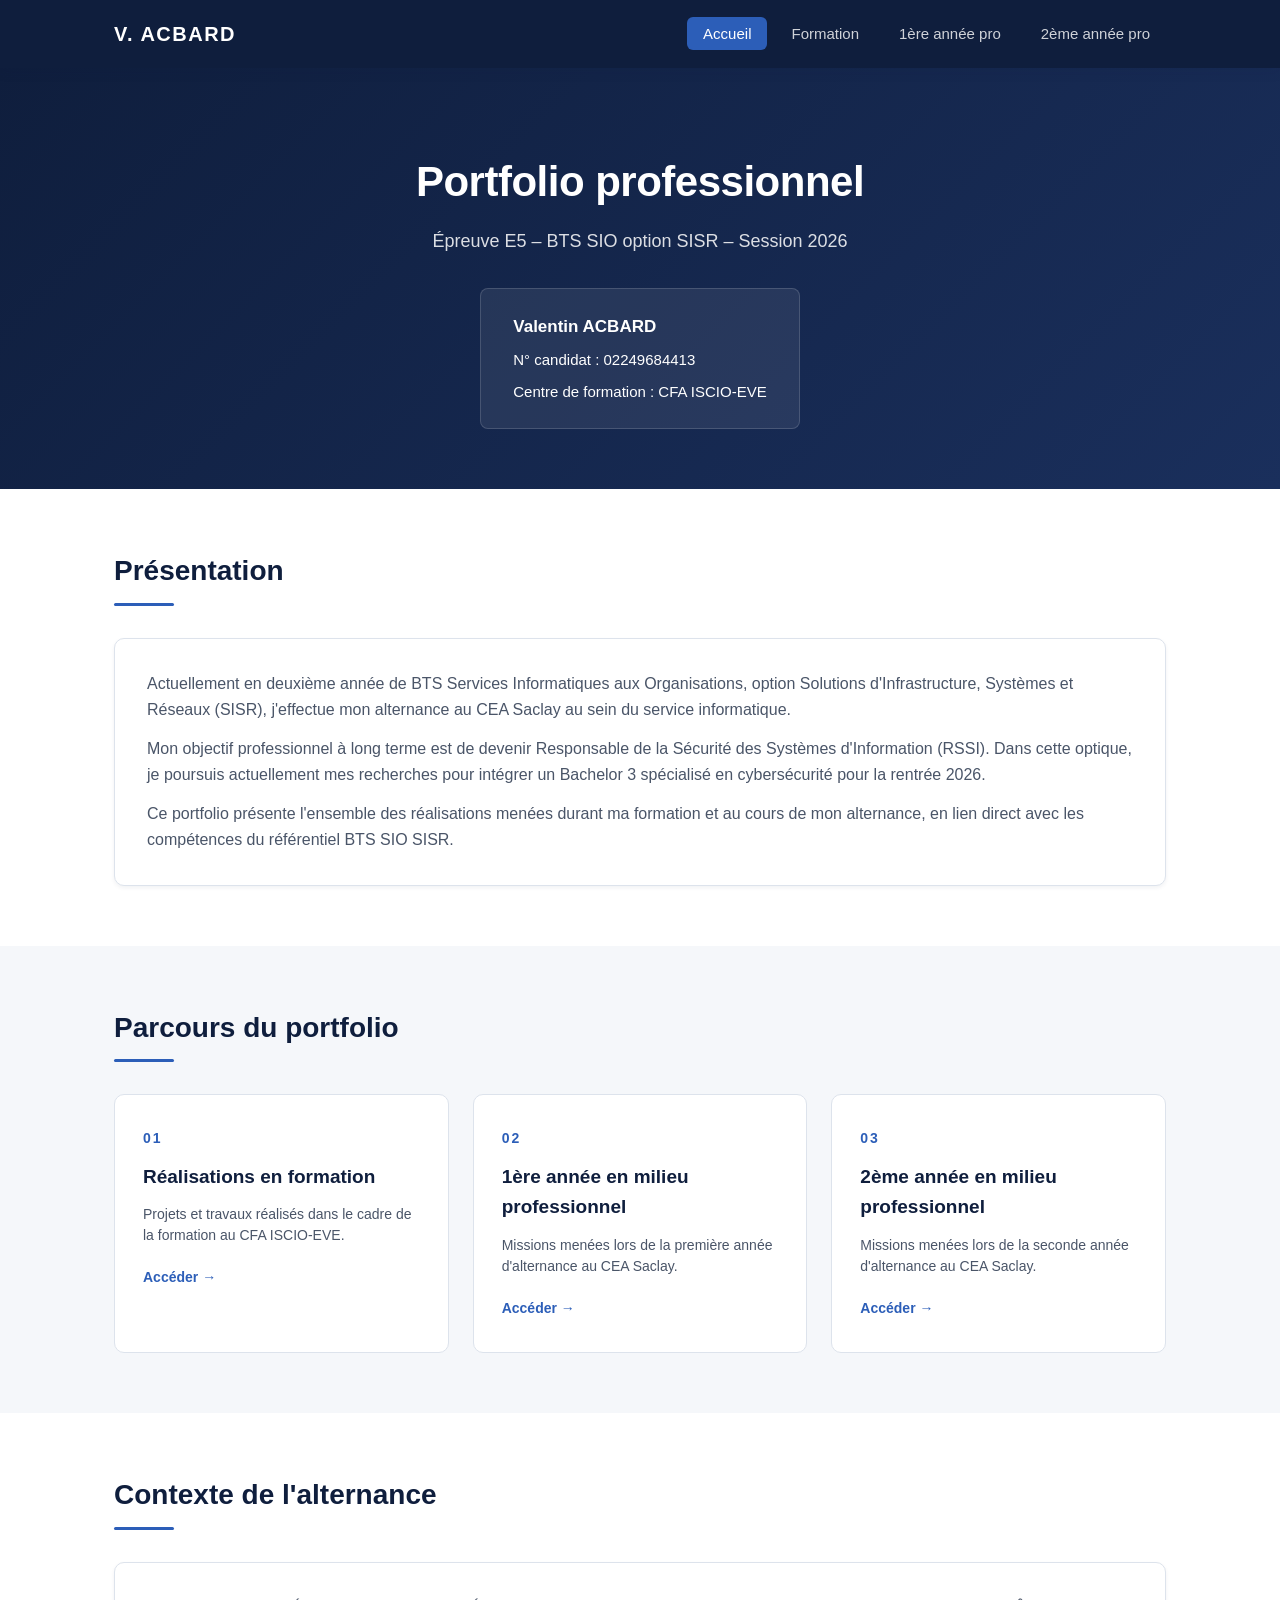
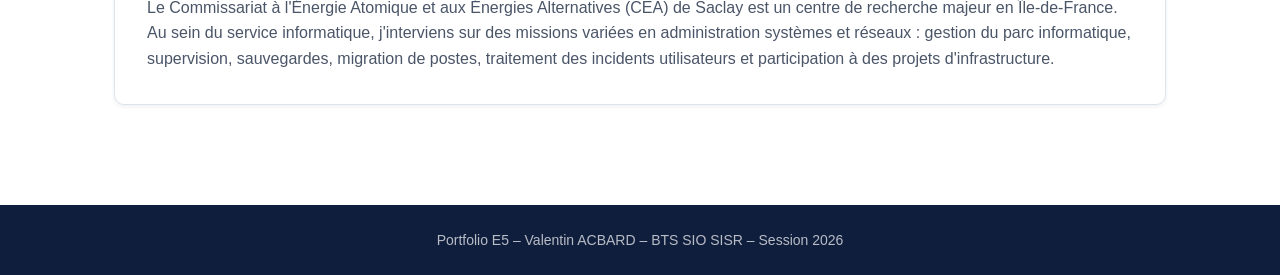
==== index.html @ f9071d7c "Add files via upload Portfolio E5 initial" ====
<!DOCTYPE html>
<html lang="fr">
<head>
    <meta charset="UTF-8">
    <meta name="viewport" content="width=device-width, initial-scale=1.0">
    <title>Portfolio E5 – Valentin ACBARD</title>
    <link rel="stylesheet" href="css/style.css">
</head>
<body>
    <header class="navbar">
        <div class="container nav-container">
            <a href="index.html" class="logo">V. ACBARD</a>
            <nav>
                <ul class="nav-links">
                    <li><a href="index.html" class="active">Accueil</a></li>
                    <li><a href="formation.html">Formation</a></li>
                    <li><a href="pro-annee1.html">1ère année pro</a></li>
                    <li><a href="pro-annee2.html">2ème année pro</a></li>
                </ul>
            </nav>
        </div>
    </header>

    <main>
        <section class="hero">
            <div class="container">
                <h1>Portfolio professionnel</h1>
                <p class="subtitle">Épreuve E5 – BTS SIO option SISR – Session 2026</p>
                <div class="hero-info">
                    <div><strong>Valentin ACBARD</strong></div>
                    <div>N° candidat : 02249684413</div>
                    <div>Centre de formation : CFA ISCIO-EVE</div>
                </div>
            </div>
        </section>

        <section class="section">
            <div class="container">
                <h2>Présentation</h2>
                <div class="card">
                    <p>
                        Actuellement en deuxième année de BTS Services Informatiques aux Organisations,
                        option Solutions d'Infrastructure, Systèmes et Réseaux (SISR), j'effectue mon
                        alternance au CEA Saclay au sein du service informatique.
                    </p>
                    <p>
                        Mon objectif professionnel à long terme est de devenir Responsable de la Sécurité
                        des Systèmes d'Information (RSSI). Dans cette optique, je poursuis actuellement
                        mes recherches pour intégrer un Bachelor 3 spécialisé en cybersécurité pour la
                        rentrée 2026.
                    </p>
                    <p>
                        Ce portfolio présente l'ensemble des réalisations menées durant ma formation et
                        au cours de mon alternance, en lien direct avec les compétences du référentiel
                        BTS SIO SISR.
                    </p>
                </div>
            </div>
        </section>

        <section class="section section-alt">
            <div class="container">
                <h2>Parcours du portfolio</h2>
                <div class="nav-cards">
                    <a href="formation.html" class="nav-card">
                        <div class="nav-card-number">01</div>
                        <h3>Réalisations en formation</h3>
                        <p>Projets et travaux réalisés dans le cadre de la formation au CFA ISCIO-EVE.</p>
                        <span class="nav-card-link">Accéder &rarr;</span>
                    </a>
                    <a href="pro-annee1.html" class="nav-card">
                        <div class="nav-card-number">02</div>
                        <h3>1ère année en milieu professionnel</h3>
                        <p>Missions menées lors de la première année d'alternance au CEA Saclay.</p>
                        <span class="nav-card-link">Accéder &rarr;</span>
                    </a>
                    <a href="pro-annee2.html" class="nav-card">
                        <div class="nav-card-number">03</div>
                        <h3>2ème année en milieu professionnel</h3>
                        <p>Missions menées lors de la seconde année d'alternance au CEA Saclay.</p>
                        <span class="nav-card-link">Accéder &rarr;</span>
                    </a>
                </div>
            </div>
        </section>

        <section class="section">
            <div class="container">
                <h2>Contexte de l'alternance</h2>
                <div class="card">
                    <p>
                        Le Commissariat à l'Énergie Atomique et aux Énergies Alternatives (CEA) de Saclay
                        est un centre de recherche majeur en Île-de-France. Au sein du service informatique,
                        j'interviens sur des missions variées en administration systèmes et réseaux :
                        gestion du parc informatique, supervision, sauvegardes, migration de postes,
                        traitement des incidents utilisateurs et participation à des projets d'infrastructure.
                    </p>
                </div>
            </div>
        </section>
    </main>

    <footer>
        <div class="container">
            <p>Portfolio E5 – Valentin ACBARD – BTS SIO SISR – Session 2026</p>
        </div>
    </footer>
</body>
</html>
---- css/style.css ----
/* ========================================
   Portfolio E5 - Valentin ACBARD
   Style : Sobre & Pro (Bleu nuit / Blanc)
   ======================================== */

* {
    margin: 0;
    padding: 0;
    box-sizing: border-box;
}

:root {
    --bleu-nuit: #0f1e3d;
    --bleu-nuit-clair: #1a2f5c;
    --bleu-accent: #2c5eb8;
    --bleu-hover: #3b74d9;
    --blanc: #ffffff;
    --gris-fond: #f5f7fa;
    --gris-bord: #dde3ec;
    --gris-texte: #4a5568;
    --gris-clair: #6b7280;
    --shadow-sm: 0 2px 4px rgba(15, 30, 61, 0.06);
    --shadow-md: 0 4px 12px rgba(15, 30, 61, 0.08);
    --shadow-lg: 0 8px 24px rgba(15, 30, 61, 0.12);
}

body {
    font-family: 'Segoe UI', Tahoma, Geneva, Verdana, sans-serif;
    line-height: 1.6;
    color: #2d3748;
    background: var(--blanc);
}

.container {
    max-width: 1100px;
    margin: 0 auto;
    padding: 0 24px;
}

/* ========== NAVBAR ========== */
.navbar {
    background: var(--bleu-nuit);
    color: var(--blanc);
    padding: 18px 0;
    position: sticky;
    top: 0;
    z-index: 100;
    box-shadow: var(--shadow-md);
}

.nav-container {
    display: flex;
    justify-content: space-between;
    align-items: center;
}

.logo {
    font-size: 20px;
    font-weight: 700;
    color: var(--blanc);
    text-decoration: none;
    letter-spacing: 1.5px;
}

.nav-links {
    list-style: none;
    display: flex;
    gap: 8px;
}

.nav-links a {
    color: rgba(255, 255, 255, 0.8);
    text-decoration: none;
    padding: 8px 16px;
    border-radius: 6px;
    transition: all 0.2s;
    font-size: 15px;
    font-weight: 500;
}

.nav-links a:hover {
    background: rgba(255, 255, 255, 0.1);
    color: var(--blanc);
}

.nav-links a.active {
    background: var(--bleu-accent);
    color: var(--blanc);
}

/* ========== HERO ========== */
.hero {
    background: linear-gradient(135deg, var(--bleu-nuit) 0%, var(--bleu-nuit-clair) 100%);
    color: var(--blanc);
    padding: 80px 0 60px;
    text-align: center;
}

.hero h1 {
    font-size: 42px;
    font-weight: 700;
    margin-bottom: 12px;
    letter-spacing: -0.5px;
}

.subtitle {
    font-size: 18px;
    opacity: 0.85;
    margin-bottom: 32px;
}

.hero-info {
    display: inline-block;
    background: rgba(255, 255, 255, 0.08);
    padding: 20px 32px;
    border-radius: 8px;
    border: 1px solid rgba(255, 255, 255, 0.15);
    text-align: left;
}

.hero-info div {
    padding: 4px 0;
    font-size: 15px;
}

.hero-info strong {
    font-size: 17px;
    color: var(--blanc);
}

/* ========== PAGE HEADER (pages internes) ========== */
.page-header {
    background: linear-gradient(135deg, var(--bleu-nuit) 0%, var(--bleu-nuit-clair) 100%);
    color: var(--blanc);
    padding: 50px 0 40px;
}

.page-header h1 {
    font-size: 32px;
    font-weight: 700;
    margin-bottom: 8px;
}

.page-header .subtitle {
    margin-bottom: 0;
    font-size: 17px;
}

/* ========== SECTIONS ========== */
.section {
    padding: 60px 0;
}

.section-alt {
    background: var(--gris-fond);
}

.section h2 {
    font-size: 28px;
    color: var(--bleu-nuit);
    margin-bottom: 32px;
    font-weight: 700;
    position: relative;
    padding-bottom: 12px;
}

.section h2::after {
    content: '';
    position: absolute;
    bottom: 0;
    left: 0;
    width: 60px;
    height: 3px;
    background: var(--bleu-accent);
    border-radius: 2px;
}

/* ========== CARDS PRÉSENTATION ========== */
.card {
    background: var(--blanc);
    padding: 32px;
    border-radius: 10px;
    border: 1px solid var(--gris-bord);
    box-shadow: var(--shadow-sm);
}

.card p {
    margin-bottom: 14px;
    color: var(--gris-texte);
    font-size: 16px;
}

.card p:last-child {
    margin-bottom: 0;
}

/* ========== NAV CARDS (accueil) ========== */
.nav-cards {
    display: grid;
    grid-template-columns: repeat(auto-fit, minmax(280px, 1fr));
    gap: 24px;
}

.nav-card {
    background: var(--blanc);
    padding: 32px 28px;
    border-radius: 10px;
    border: 1px solid var(--gris-bord);
    text-decoration: none;
    color: inherit;
    transition: all 0.25s;
    position: relative;
    overflow: hidden;
}

.nav-card:hover {
    transform: translateY(-4px);
    box-shadow: var(--shadow-lg);
    border-color: var(--bleu-accent);
}

.nav-card-number {
    font-size: 14px;
    font-weight: 700;
    color: var(--bleu-accent);
    letter-spacing: 2px;
    margin-bottom: 12px;
}

.nav-card h3 {
    font-size: 19px;
    color: var(--bleu-nuit);
    margin-bottom: 12px;
    font-weight: 600;
}

.nav-card p {
    color: var(--gris-texte);
    font-size: 14px;
    margin-bottom: 18px;
    line-height: 1.5;
}

.nav-card-link {
    color: var(--bleu-accent);
    font-weight: 600;
    font-size: 14px;
}

/* ========== RÉALISATIONS ========== */
.realisation {
    background: var(--blanc);
    padding: 28px 32px;
    border-radius: 10px;
    border: 1px solid var(--gris-bord);
    box-shadow: var(--shadow-sm);
    margin-bottom: 24px;
    transition: box-shadow 0.2s;
}

.realisation:hover {
    box-shadow: var(--shadow-md);
}

.realisation-header {
    display: flex;
    justify-content: space-between;
    align-items: flex-start;
    gap: 16px;
    margin-bottom: 16px;
    padding-bottom: 16px;
    border-bottom: 1px solid var(--gris-bord);
    flex-wrap: wrap;
}

.realisation h2 {
    font-size: 20px;
    color: var(--bleu-nuit);
    margin-bottom: 6px;
    font-weight: 600;
}

.realisation h2::after {
    display: none;
}

.period {
    font-size: 13px;
    color: var(--gris-clair);
    font-weight: 500;
}

.competences {
    display: flex;
    flex-wrap: wrap;
    gap: 6px;
    justify-content: flex-end;
}

.badge {
    display: inline-block;
    background: #e7efff;
    color: var(--bleu-accent);
    padding: 4px 10px;
    border-radius: 4px;
    font-size: 12px;
    font-weight: 600;
}

.description {
    color: var(--gris-texte);
    margin-bottom: 18px;
    font-size: 15px;
}

/* ========== DOCUMENTS ========== */
.documents h4 {
    font-size: 14px;
    color: var(--bleu-nuit);
    margin-bottom: 10px;
    font-weight: 600;
    text-transform: uppercase;
    letter-spacing: 0.5px;
}

.doc-list {
    list-style: none;
    display: flex;
    flex-direction: column;
    gap: 8px;
}

.doc-link {
    display: flex;
    align-items: center;
    gap: 12px;
    padding: 12px 16px;
    background: var(--gris-fond);
    border: 1px solid var(--gris-bord);
    border-left: 3px solid var(--bleu-accent);
    border-radius: 6px;
    text-decoration: none;
    color: var(--bleu-nuit);
    font-size: 14px;
    font-weight: 500;
    transition: all 0.2s;
}

.doc-link:hover {
    background: #e7efff;
    border-left-color: var(--bleu-hover);
    border-color: var(--bleu-accent);
    transform: translateX(4px);
}

.doc-icon {
    font-size: 18px;
    flex-shrink: 0;
}

/* ========== FOOTER ========== */
footer {
    background: var(--bleu-nuit);
    color: rgba(255, 255, 255, 0.7);
    padding: 24px 0;
    text-align: center;
    margin-top: 40px;
}

footer p {
    font-size: 14px;
}

/* ========== RESPONSIVE ========== */
@media (max-width: 768px) {
    .nav-container {
        flex-direction: column;
        gap: 12px;
    }

    .nav-links {
        flex-wrap: wrap;
        justify-content: center;
    }

    .hero h1 {
        font-size: 30px;
    }

    .page-header h1 {
        font-size: 24px;
    }

    .realisation-header {
        flex-direction: column;
    }

    .competences {
        justify-content: flex-start;
    }

    .realisation {
        padding: 20px 18px;
    }
}
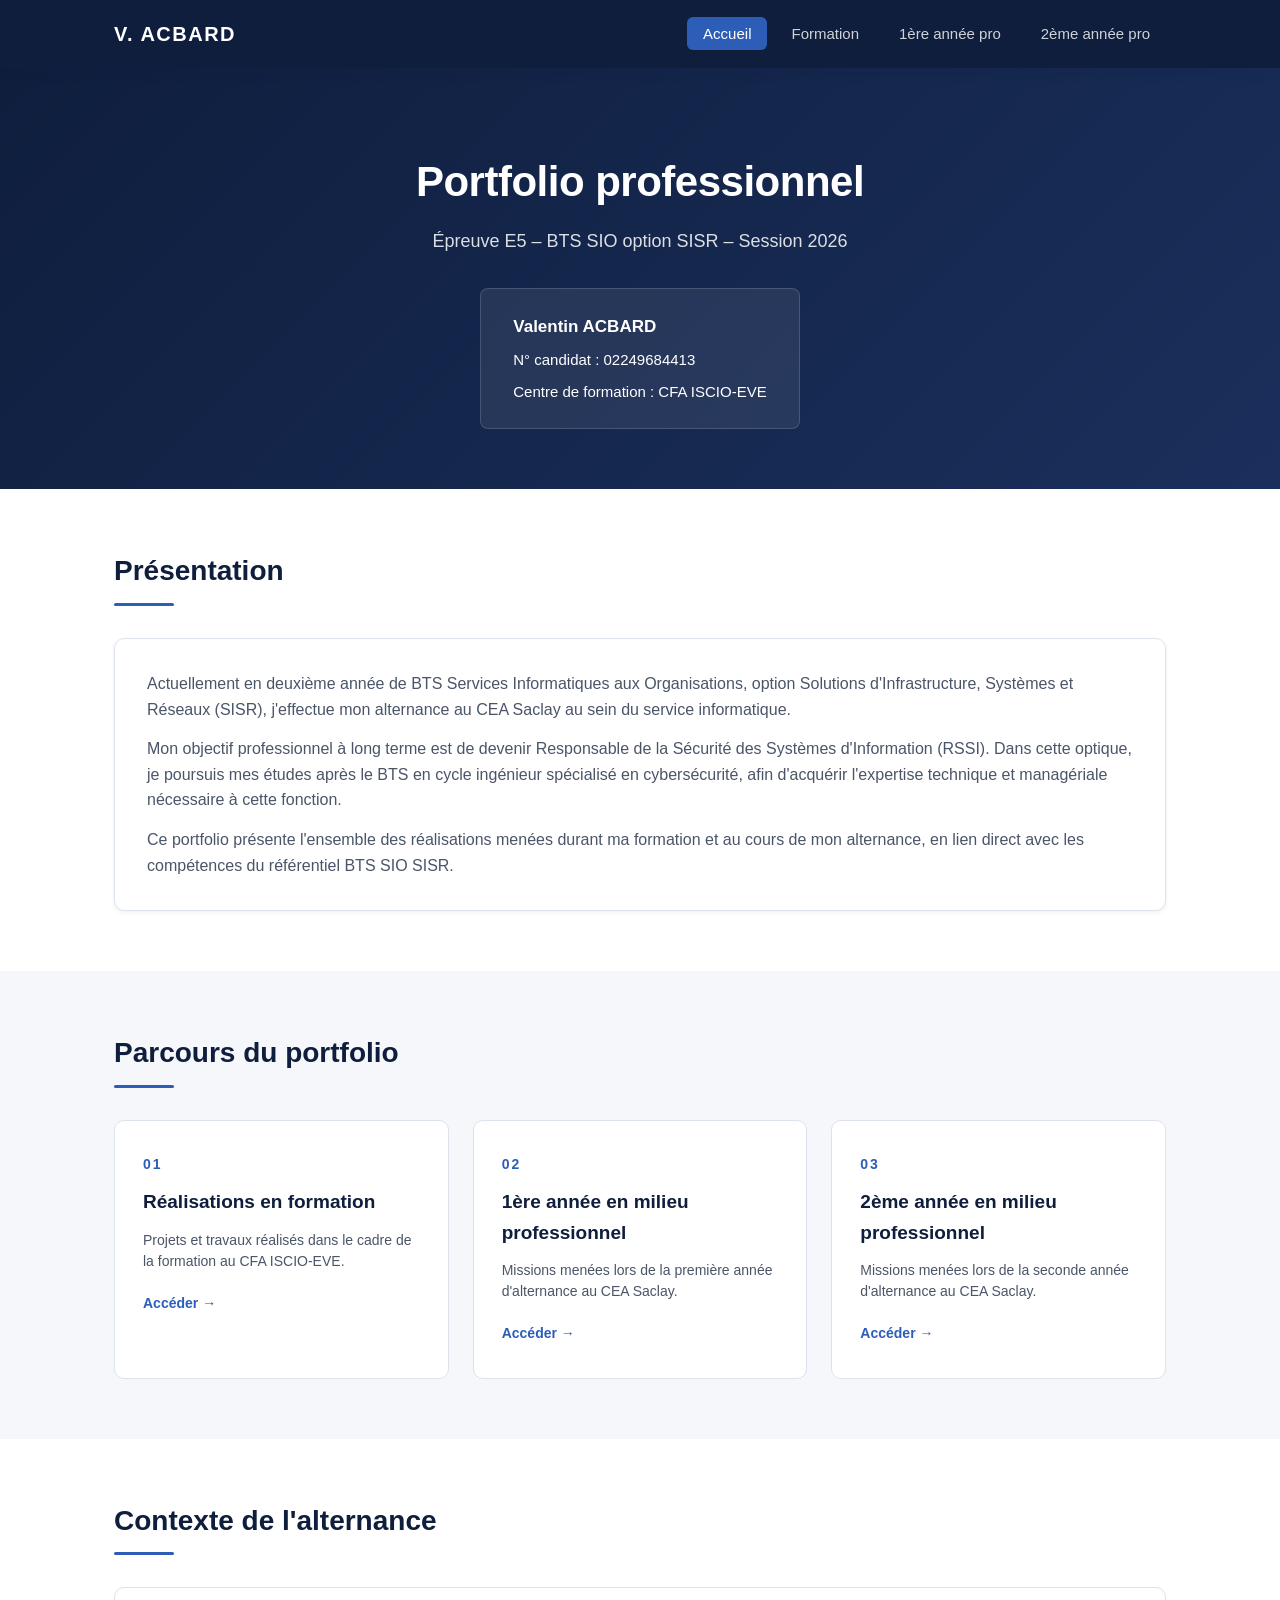
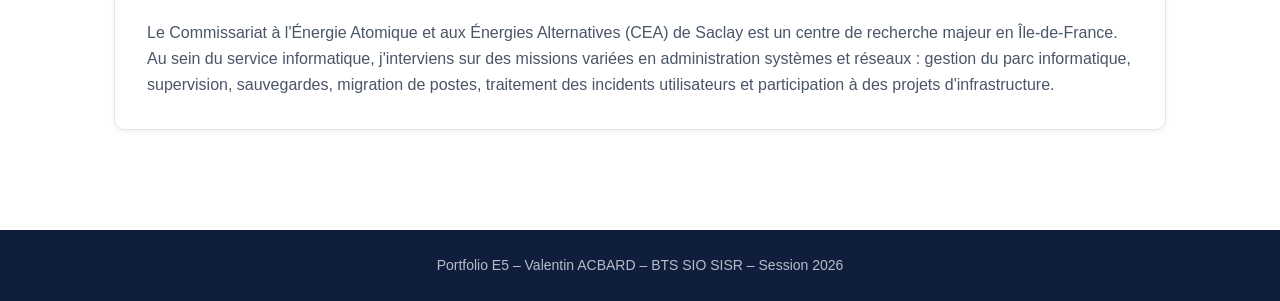
==== commit dfa9bf9e: "Update index.html" ====
--- a/index.html
+++ b/index.html
@@ -44,10 +44,10 @@
                         alternance au CEA Saclay au sein du service informatique.
                     </p>
                     <p>
-                        Mon objectif professionnel à long terme est de devenir Responsable de la Sécurité
-                        des Systèmes d'Information (RSSI). Dans cette optique, je poursuis actuellement
-                        mes recherches pour intégrer un Bachelor 3 spécialisé en cybersécurité pour la
-                        rentrée 2026.
+                       Mon objectif professionnel à long terme est de devenir Responsable de la Sécurité
+                       des Systèmes d'Information (RSSI). Dans cette optique, je poursuis mes études
+                       après le BTS en cycle ingénieur spécialisé en cybersécurité, afin d'acquérir
+                       l'expertise technique et managériale nécessaire à cette fonction.
                     </p>
                     <p>
                         Ce portfolio présente l'ensemble des réalisations menées durant ma formation et
